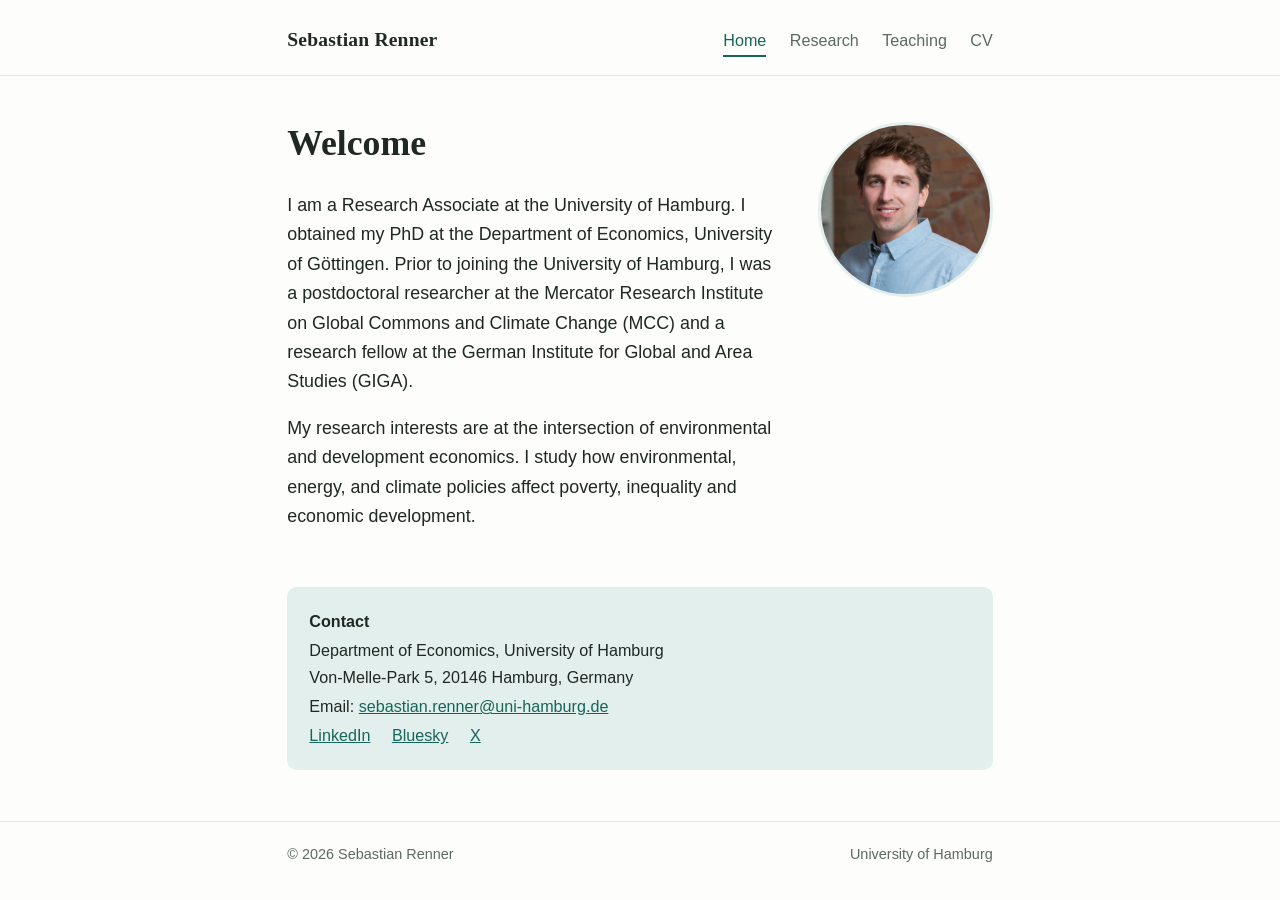
==== index.html @ 49e89028 "Personal academic website: home, research, teaching, CV Co-Authored-By: Claude Fable 5 <noreply@anth" ====
<!DOCTYPE html>
<html lang="en">
<head>
<meta charset="utf-8">
<meta name="viewport" content="width=device-width, initial-scale=1">
<title>Sebastian Renner — Environmental &amp; Development Economist</title>
<meta name="description" content="Sebastian Renner is a Research Associate at the University of Hamburg working at the intersection of environmental and development economics.">
<link rel="icon" href="assets/favicon.svg" type="image/svg+xml">
<link rel="stylesheet" href="css/style.css">
</head>
<body>

<header class="site">
  <div class="wrap">
    <a class="name" href="index.html">Sebastian Renner</a>
    <nav>
      <a href="index.html" aria-current="page">Home</a>
      <a href="research.html">Research</a>
      <a href="teaching.html">Teaching</a>
      <a href="cv.html">CV</a>
    </nav>
  </div>
</header>

<main>
  <div class="wrap">
    <div class="intro">
      <div class="intro-text">
        <h1>Welcome</h1>
        <p class="lede">I am a Research Associate at the University of Hamburg. I obtained my
        PhD at the Department of Economics, University of Göttingen. Prior to joining the
        University of Hamburg, I was a postdoctoral researcher at the Mercator Research
        Institute on Global Commons and Climate Change (MCC) and a research fellow at the
        German Institute for Global and Area Studies (GIGA).</p>
        <p class="lede">My research interests are at the intersection of environmental and
        development economics. I study how environmental, energy, and climate policies
        affect poverty, inequality and economic development.</p>
      </div>
      <img class="portrait" src="assets/photo.jpg" alt="Portrait of Sebastian Renner">
    </div>

    <div class="contact">
      <span class="row"><strong>Contact</strong></span>
      <span class="row">Department of Economics, University of Hamburg<br>
      Von-Melle-Park 5, 20146 Hamburg, Germany</span>
      <span class="row">Email: <a href="mailto:sebastian.renner@uni-hamburg.de">sebastian.renner@uni-hamburg.de</a></span>
      <span class="row social">
        <a href="https://www.linkedin.com/in/sebastian-renner-74776a75">LinkedIn</a>
        <a href="https://bsky.app/profile/sebrenner.bsky.social">Bluesky</a>
        <a href="https://x.com/rennerseb">X</a>
      </span>
    </div>
  </div>
</main>

<footer>
  <div class="wrap">
    <span>© 2026 Sebastian Renner</span>
    <span>University of Hamburg</span>
  </div>
</footer>

</body>
</html>
---- css/style.css ----
/* Sebastian Renner — personal academic site */

:root {
  --bg: #fdfdfb;
  --text: #1f2823;
  --muted: #5c6a62;
  --accent: #16655a;
  --accent-soft: #e3efec;
  --rule: #e4e7e3;
  --card: #ffffff;
}

@media (prefers-color-scheme: dark) {
  :root {
    --bg: #141816;
    --text: #e8ebe8;
    --muted: #9aa8a0;
    --accent: #5fc2b2;
    --accent-soft: #1e2f2b;
    --rule: #2a322e;
    --card: #191f1c;
  }
}

* { margin: 0; padding: 0; box-sizing: border-box; }

html { font-size: 17px; }

body {
  background: var(--bg);
  color: var(--text);
  font-family: -apple-system, BlinkMacSystemFont, "Segoe UI", Roboto, "Helvetica Neue", Arial, sans-serif;
  line-height: 1.65;
  -webkit-font-smoothing: antialiased;
}

.wrap {
  max-width: 44rem;
  margin: 0 auto;
  padding: 0 1.25rem;
}

/* ---------- header / nav ---------- */

header.site {
  border-bottom: 1px solid var(--rule);
}

.site .wrap {
  display: flex;
  align-items: baseline;
  justify-content: space-between;
  flex-wrap: wrap;
  gap: 0.25rem 1rem;
  padding-top: 1.4rem;
  padding-bottom: 1.1rem;
}

.site .name {
  font-family: Georgia, "Times New Roman", serif;
  font-size: 1.15rem;
  font-weight: 700;
  letter-spacing: 0.01em;
  color: var(--text);
  text-decoration: none;
}

nav a {
  color: var(--muted);
  text-decoration: none;
  font-size: 0.95rem;
  margin-left: 1.1rem;
  padding-bottom: 0.35rem;
}

nav a:first-child { margin-left: 0; }

nav a:hover { color: var(--accent); }

nav a[aria-current="page"] {
  color: var(--accent);
  border-bottom: 2px solid var(--accent);
}

/* ---------- main ---------- */

main {
  padding: 2.75rem 0 3rem;
}

h1 {
  font-family: Georgia, "Times New Roman", serif;
  font-size: 2.1rem;
  font-weight: 700;
  line-height: 1.2;
  margin-bottom: 1.5rem;
}

h2 {
  font-family: Georgia, "Times New Roman", serif;
  font-size: 1.35rem;
  font-weight: 700;
  margin: 2.5rem 0 1rem;
}

h2:first-child { margin-top: 0; }

p { margin-bottom: 1rem; }

a { color: var(--accent); }

a:hover { text-decoration-thickness: 2px; }

/* ---------- home ---------- */

.intro {
  display: flex;
  gap: 2rem;
  align-items: flex-start;
}

.intro-text { flex: 1; }

.portrait {
  width: 175px;
  height: 175px;
  object-fit: cover;
  object-position: 60% 20%;
  border-radius: 50%;
  flex-shrink: 0;
  border: 3px solid var(--accent-soft);
}

.lede {
  font-size: 1.05rem;
}

.contact {
  margin-top: 2.25rem;
  padding: 1.1rem 1.3rem;
  background: var(--accent-soft);
  border-radius: 10px;
  font-size: 0.95rem;
}

.contact .row { display: block; margin: 0.15rem 0; }

.contact strong { font-weight: 600; }

.social {
  margin-top: 0.5rem;
}

.social a {
  margin-right: 1rem;
  font-weight: 500;
}

/* ---------- research ---------- */

.paper {
  margin-bottom: 1.6rem;
  padding-bottom: 1.6rem;
  border-bottom: 1px solid var(--rule);
}

.paper:last-child { border-bottom: none; }

.paper .title {
  font-weight: 600;
  font-size: 1.02rem;
  line-height: 1.45;
}

.paper .title a { text-decoration: none; }

.paper .title a:hover { text-decoration: underline; }

.paper .authors {
  color: var(--muted);
  font-size: 0.92rem;
  margin-top: 0.15rem;
}

.paper .venue {
  display: inline-block;
  margin-top: 0.4rem;
  font-size: 0.82rem;
  font-weight: 600;
  color: var(--accent);
  background: var(--accent-soft);
  border-radius: 999px;
  padding: 0.1rem 0.7rem;
}

.paper details {
  margin-top: 0.55rem;
  font-size: 0.92rem;
  color: var(--muted);
}

.paper details summary {
  cursor: pointer;
  color: var(--accent);
  font-weight: 500;
  font-size: 0.88rem;
  list-style: none;
}

.paper details summary::-webkit-details-marker { display: none; }

.paper details summary::before { content: "+ "; }

.paper details[open] summary::before { content: "− "; }

.paper details p { margin-top: 0.45rem; text-align: justify; }

ul.plain {
  list-style: none;
}

ul.plain li {
  margin-bottom: 0.9rem;
  padding-left: 1.1rem;
  position: relative;
}

ul.plain li::before {
  content: "";
  position: absolute;
  left: 0;
  top: 0.62em;
  width: 6px;
  height: 6px;
  border-radius: 50%;
  background: var(--accent);
}

ul.plain .authors {
  color: var(--muted);
  font-size: 0.92rem;
}

/* ---------- teaching / cv ---------- */

.course {
  margin-bottom: 1.1rem;
  padding: 0.9rem 1.2rem;
  background: var(--card);
  border: 1px solid var(--rule);
  border-left: 3px solid var(--accent);
  border-radius: 8px;
}

.course .what { font-weight: 600; }

.course .where { color: var(--muted); font-size: 0.92rem; }

.btn {
  display: inline-block;
  background: var(--accent);
  color: var(--bg);
  font-weight: 600;
  text-decoration: none;
  padding: 0.6rem 1.3rem;
  border-radius: 8px;
  margin: 0.5rem 0 1.5rem;
}

.btn:hover { opacity: 0.9; }

.pdf-frame {
  width: 100%;
  height: 75vh;
  border: 1px solid var(--rule);
  border-radius: 8px;
}

/* ---------- footer ---------- */

footer {
  border-top: 1px solid var(--rule);
  color: var(--muted);
  font-size: 0.85rem;
}

footer .wrap {
  padding-top: 1.2rem;
  padding-bottom: 1.6rem;
  display: flex;
  justify-content: space-between;
  flex-wrap: wrap;
  gap: 0.5rem;
}

/* ---------- responsive ---------- */

@media (max-width: 620px) {
  html { font-size: 16px; }
  .intro { flex-direction: column-reverse; align-items: center; text-align: left; }
  .portrait { width: 150px; height: 150px; }
  h1 { font-size: 1.7rem; }
  .site .wrap { flex-direction: column; }
  nav a { margin-left: 0; margin-right: 1rem; }
}
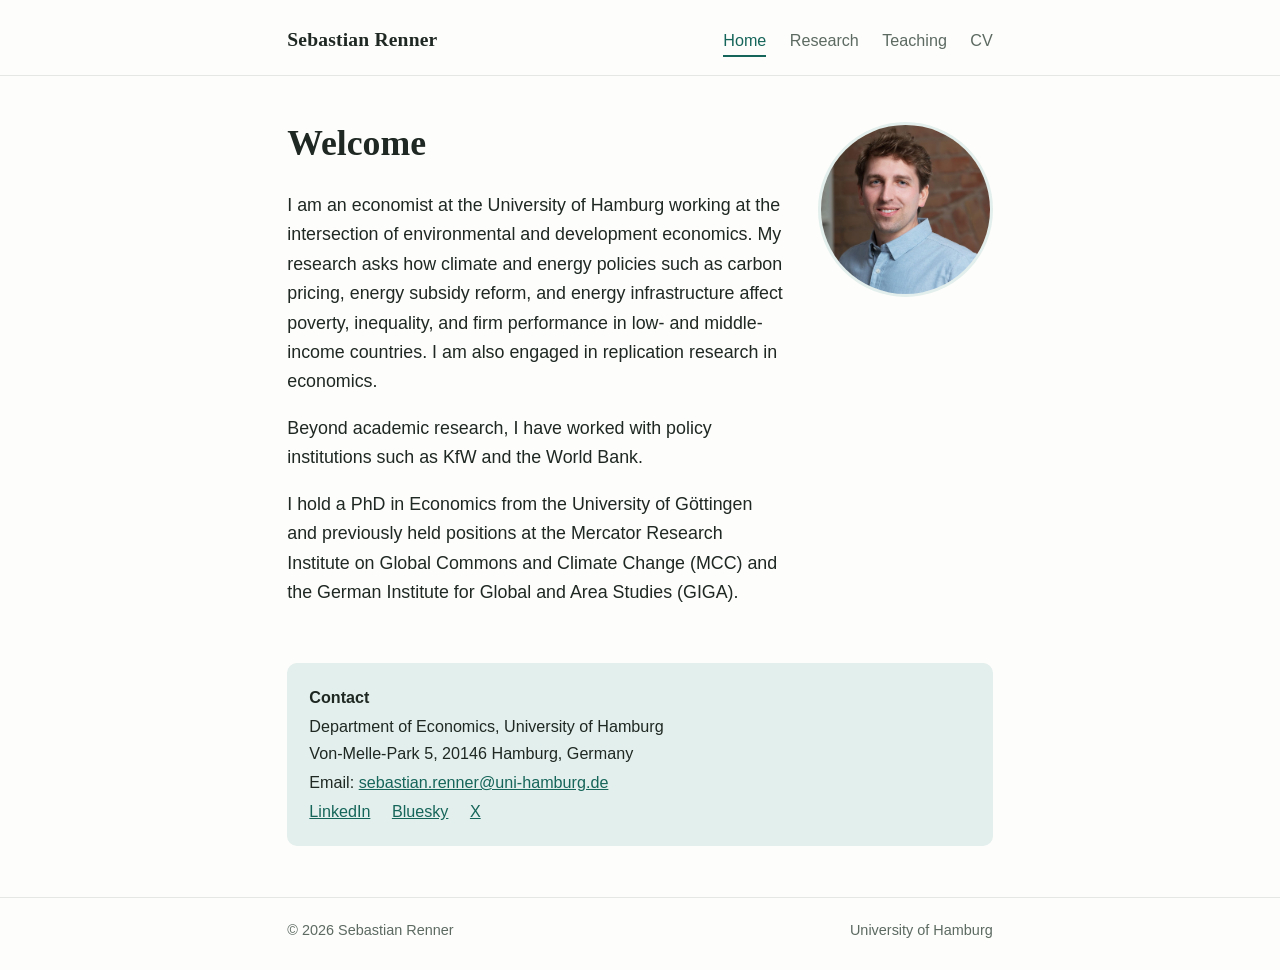
==== commit 100e948b: "New welcome text: research-led bio Co-Authored-By: Claude Fable 5 <noreply@anthropic.com>" ====
--- a/index.html
+++ b/index.html
@@ -27,14 +27,18 @@
     <div class="intro">
       <div class="intro-text">
         <h1>Welcome</h1>
-        <p class="lede">I am a Research Associate at the University of Hamburg. I obtained my
-        PhD at the Department of Economics, University of Göttingen. Prior to joining the
-        University of Hamburg, I was a postdoctoral researcher at the Mercator Research
-        Institute on Global Commons and Climate Change (MCC) and a research fellow at the
-        German Institute for Global and Area Studies (GIGA).</p>
-        <p class="lede">My research interests are at the intersection of environmental and
-        development economics. I study how environmental, energy, and climate policies
-        affect poverty, inequality and economic development.</p>
+        <p class="lede">I am an economist at the University of Hamburg working at the
+        intersection of environmental and development economics. My research asks how
+        climate and energy policies such as carbon pricing, energy subsidy reform, and
+        energy infrastructure affect poverty, inequality, and firm performance in low-
+        and middle-income countries. I am also engaged in replication research in
+        economics.</p>
+        <p class="lede">Beyond academic research, I have worked with policy institutions
+        such as KfW and the World Bank.</p>
+        <p class="lede">I hold a PhD in Economics from the University of Göttingen and
+        previously held positions at the Mercator Research Institute on Global Commons
+        and Climate Change (MCC) and the German Institute for Global and Area Studies
+        (GIGA).</p>
       </div>
       <img class="portrait" src="assets/photo.jpg" alt="Portrait of Sebastian Renner">
     </div>
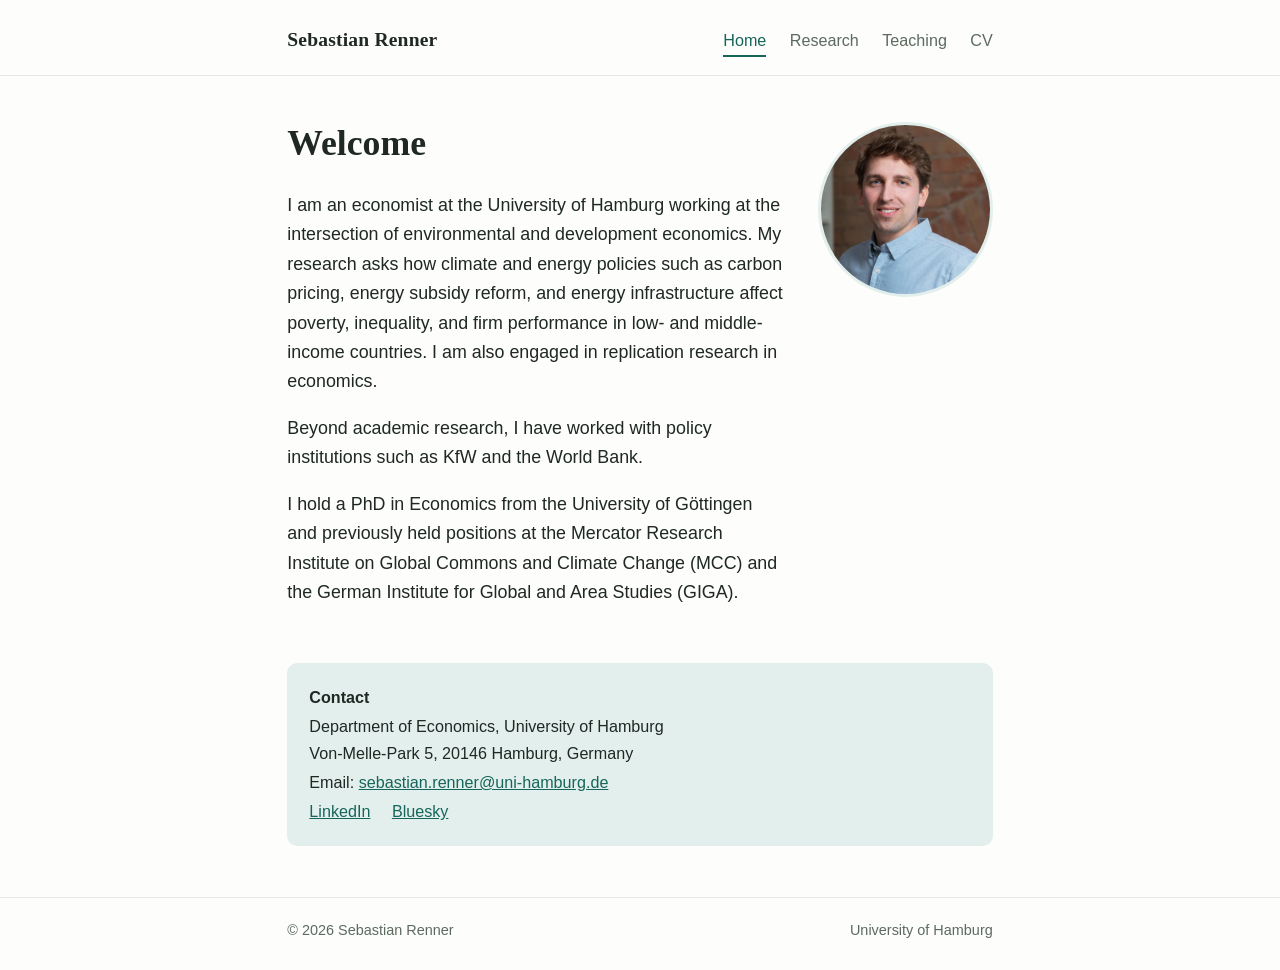
==== commit 3d6e3311: "Remove inactive X link Co-Authored-By: Claude Fable 5 <noreply@anthropic.com>" ====
--- a/index.html
+++ b/index.html
@@ -51,7 +51,6 @@
       <span class="row social">
         <a href="https://www.linkedin.com/in/sebastian-renner-74776a75">LinkedIn</a>
         <a href="https://bsky.app/profile/sebrenner.bsky.social">Bluesky</a>
-        <a href="https://x.com/rennerseb">X</a>
       </span>
     </div>
   </div>
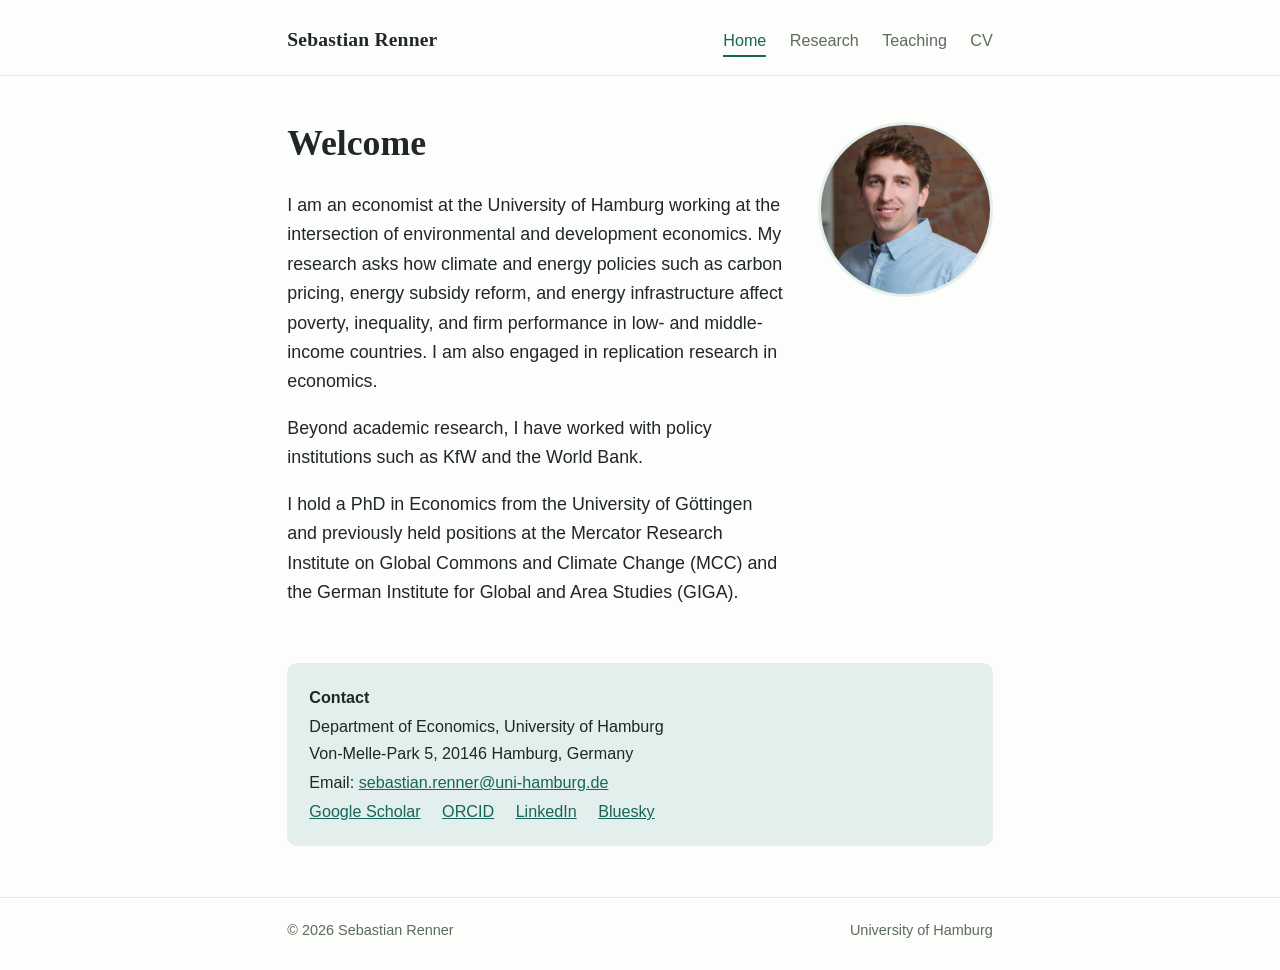
==== commit 4bf54621: "Add Google Scholar and ORCID links, Open Graph social preview tags Co-Authored-By: Claude Fable 5 <n" ====
--- a/index.html
+++ b/index.html
@@ -4,7 +4,13 @@
 <meta charset="utf-8">
 <meta name="viewport" content="width=device-width, initial-scale=1">
 <title>Sebastian Renner — Environmental &amp; Development Economist</title>
-<meta name="description" content="Sebastian Renner is a Research Associate at the University of Hamburg working at the intersection of environmental and development economics.">
+<meta name="description" content="Sebastian Renner is an economist at the University of Hamburg working at the intersection of environmental and development economics.">
+<meta property="og:title" content="Sebastian Renner">
+<meta property="og:description" content="Economist at the University of Hamburg working at the intersection of environmental and development economics.">
+<meta property="og:url" content="https://sebastian-renner.github.io/">
+<meta property="og:image" content="https://sebastian-renner.github.io/assets/photo.jpg">
+<meta property="og:type" content="profile">
+<meta name="twitter:card" content="summary">
 <link rel="icon" href="assets/favicon.svg" type="image/svg+xml">
 <link rel="stylesheet" href="css/style.css">
 </head>
@@ -47,8 +53,10 @@
       <span class="row"><strong>Contact</strong></span>
       <span class="row">Department of Economics, University of Hamburg<br>
       Von-Melle-Park 5, 20146 Hamburg, Germany</span>
-      <span class="row">Email: <a href="mailto:sebastian.renner@uni-hamburg.de">sebastian.renner@uni-hamburg.de</a></span>
+      <span class="row">Email: <a id="mail" href="#">please enable JavaScript</a></span>
       <span class="row social">
+        <a href="https://scholar.google.com/citations?user=PYekVFMAAAAJ">Google Scholar</a>
+        <a href="https://orcid.org/0000-0002-9448-3386">ORCID</a>
         <a href="https://www.linkedin.com/in/sebastian-renner-74776a75">LinkedIn</a>
         <a href="https://bsky.app/profile/sebrenner.bsky.social">Bluesky</a>
       </span>
@@ -63,5 +71,16 @@
   </div>
 </footer>
 
+<script>
+  (function () {
+    var u = ['sebastian', 'renner'].join('.');
+    var d = ['uni-hamburg', 'de'].join('.');
+    var a = u + '@' + d;
+    var el = document.getElementById('mail');
+    el.href = 'mai' + 'lto:' + a;
+    el.textContent = a;
+  })();
+</script>
+
 </body>
 </html>
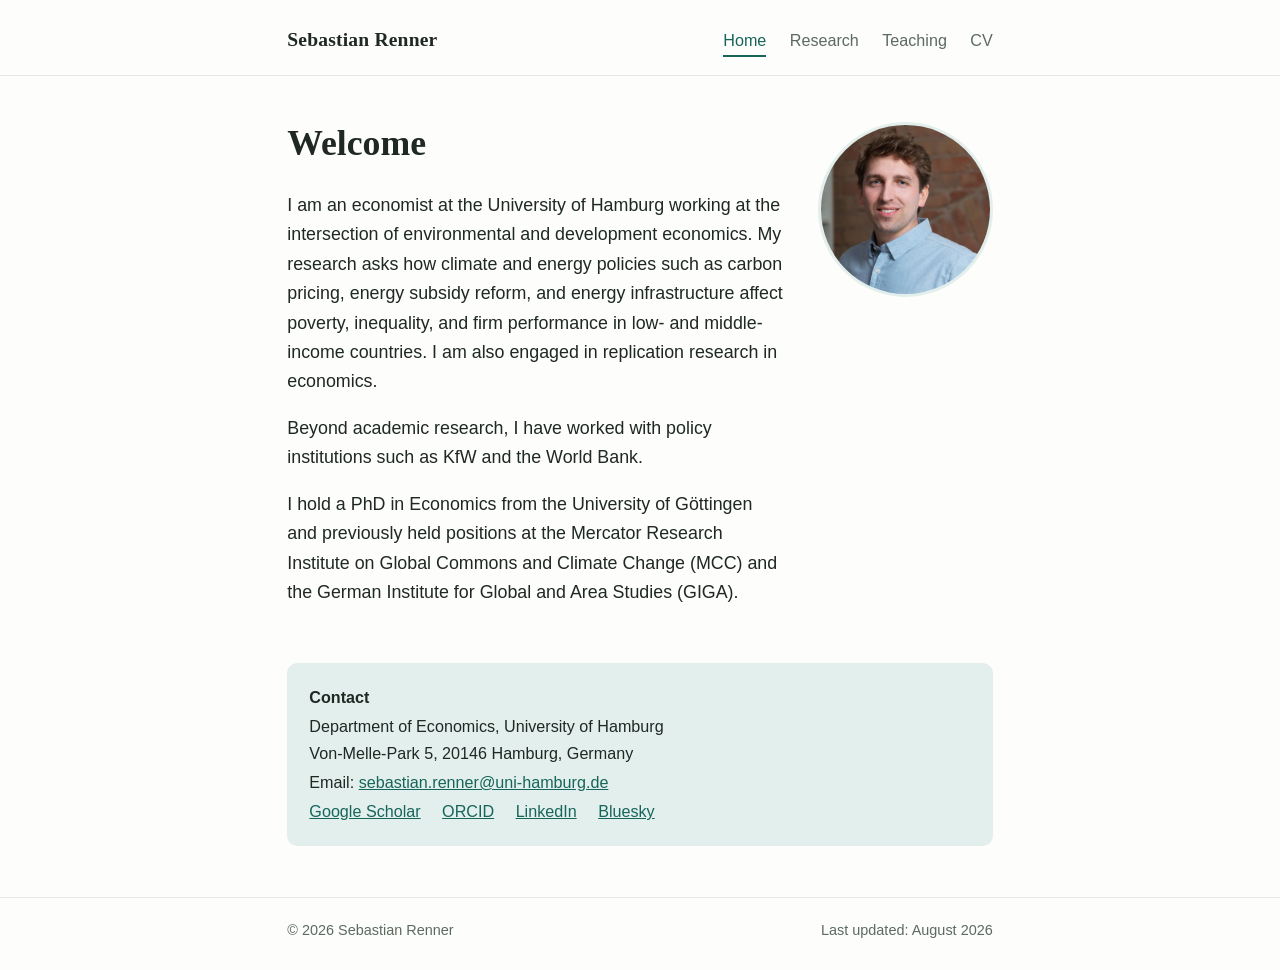
==== commit a36df33c: "Add last-updated note to footer Co-Authored-By: Claude Fable 5 <noreply@anthropic.com>" ====
--- a/index.html
+++ b/index.html
@@ -67,7 +67,7 @@
 <footer>
   <div class="wrap">
     <span>© 2026 Sebastian Renner</span>
-    <span>University of Hamburg</span>
+    <span>Last updated: August 2026</span>
   </div>
 </footer>
 
